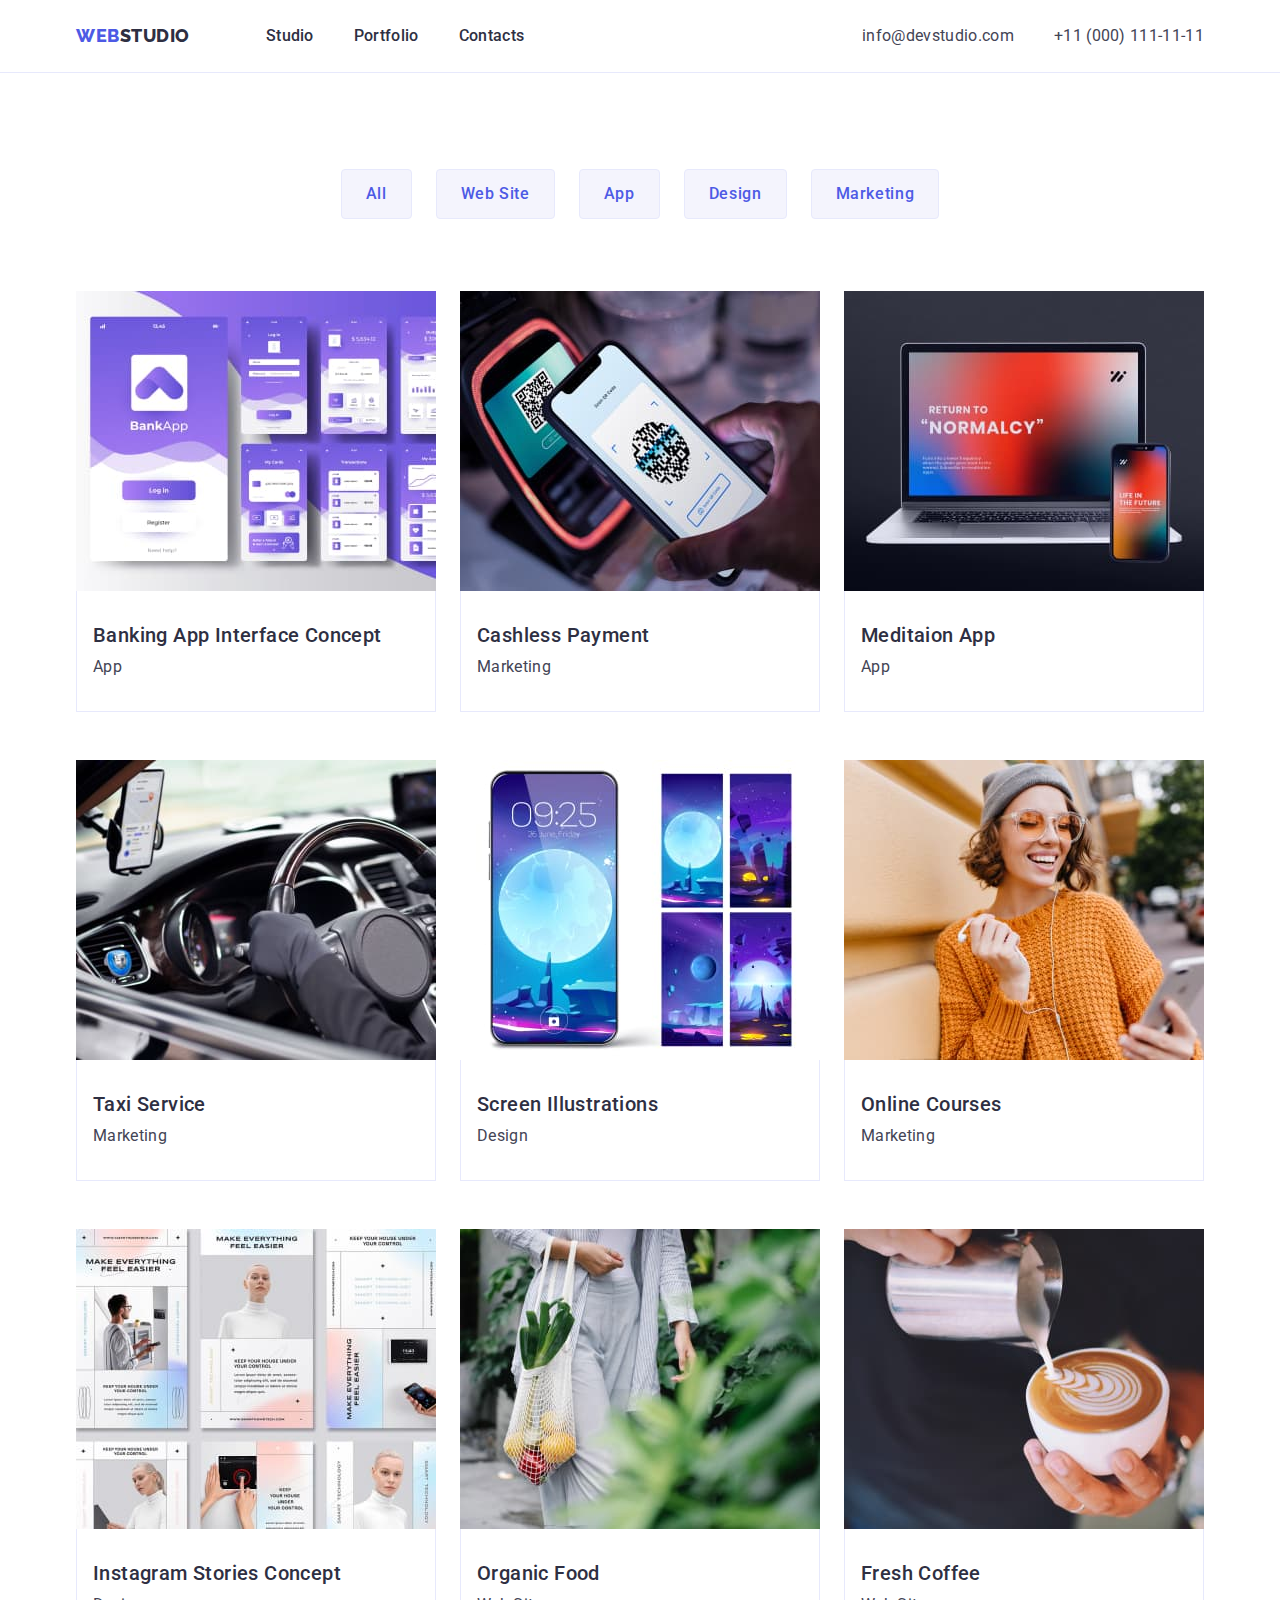
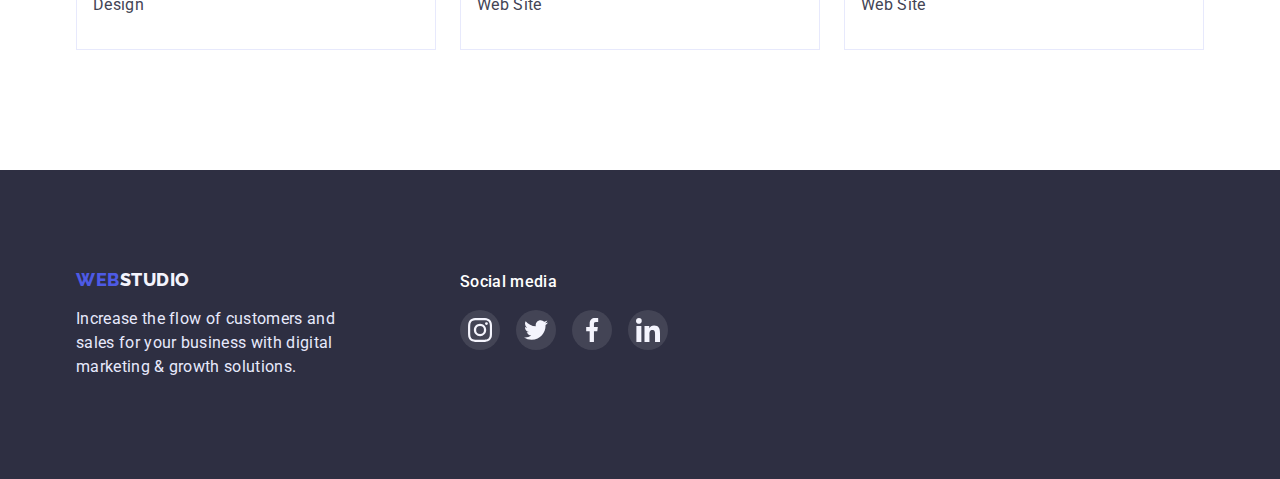
==== portfolio.html @ c95f48b3 "Initial commit" ====
<!DOCTYPE html>
<html lang="en">
  <head>
    <meta charset="UTF-8" />
    <meta http-equiv="X-UA-Compatible" content="IE=edge" />
    <meta name="viewport" content="width=device-width, initial-scale=1.0" />
    <title>WebStudio</title>
    <link rel="preconnect" href="https://fonts.googleapis.com" />
    <link rel="preconnect" href="https://fonts.gstatic.com" crossorigin />
    <link
      href="https://fonts.googleapis.com/css2?family=Raleway:wght@800&family=Roboto:wght@400;500;700;900&display=swap"
      rel="stylesheet"
    />
    <link
      rel="stylesheet"
      href="https://cdn.jsdelivr.net/npm/modern-normalize@1.1.0/modern-normalize.min.css"
    />
    <link rel="stylesheet" href="./css/styles.css" />
  </head>
  <body>
    <!-- Top line -->
    <header class="header">
      <div class="container header-container">
        <nav class="header-nav">
          <a class="link-logo" href="./index.html">
            <span class="header-logo">Web</span>Studio</a
          >
          <ul class="menu list">
            <li class="menu-item">
              <a class="list-item link" href="">Studio</a>
            </li>
            <li class="menu-item">
              <a class="list-item link" href="./portfolio.html">Portfolio</a>
            </li>
            <li class="menu-item">
              <a class="list-item link" href="">Contacts</a>
            </li>
          </ul>
        </nav>
        <address class="address">
          <ul class="menu list">
            <li class="contact-item">
              <a class="contact-list link" href="mailto:info@devstudio.com"
                >info@devstudio.com</a
              >
            </li>
            <li class="contact-item">
              <a class="contact-list link" href="tel:+110001111111"
                >+11 (000) 111-11-11</a
              >
            </li>
          </ul>
        </address>
      </div>
    </header>
    <main>
      <!-- Projects -->
      <section class="projects section">
        <div class="container projects-container">
          <h1 class="visually-hidden">Projects</h1>
          <ul class="button-list list">
            <li class="button-menu">
              <button class="button-portfolio" type="button">All</button>
            </li>
            <li class="button-menu">
              <button class="button-portfolio" type="button">Web Site</button>
            </li>
            <li class="button-menu">
              <button class="button-portfolio" type="button">App</button>
            </li>
            <li class="button-menu">
              <button class="button-portfolio" type="button">Design</button>
            </li>
            <li class="button-menu">
              <button class="button-portfolio" type="button">Marketing</button>
            </li>
          </ul>
          <ul class="projects-list list">
            <li class="projects-item">
              <a class="projects-link" href="#">
                <img
                  class="projects-photo"
                  src="./images/portfolio/img-1.jpg"
                  alt="work example"
                  width="360"
                  height="300"
                />
                <div class="projects-photo-content-wrapper">
                  <h2 class="projects-name">Banking App Interface Concept</h2>
                  <p class="projects-type">App</p>
                </div>
              </a>
            </li>
            <li class="projects-item">
              <a class="projects-link" href="#">
                <img
                  class="projects-photo"
                  src="./images/portfolio/img-2.jpg"
                  alt="work example"
                  width="360"
                  height="300"
                />
                <div class="projects-photo-content-wrapper">
                  <h2 class="projects-name">Cashless Payment</h2>
                  <p class="projects-type">Marketing</p>
                </div>
              </a>
            </li>
            <li class="projects-item">
              <a class="projects-link" href="#">
                <img
                  class="projects-photo"
                  src="./images/portfolio/img-3.jpg"
                  alt="work example"
                  width="360"
                  height="300"
                />
                <div class="projects-photo-content-wrapper">
                  <h2 class="projects-name">Meditaion App</h2>
                  <p class="projects-type">App</p>
                </div>
              </a>
            </li>
            <li class="projects-item">
              <a class="projects-link" href="#">
                <img
                  class="projects-photo"
                  src="./images/portfolio/img-4.jpg"
                  alt="work example"
                  width="360"
                  height="300"
                />
                <div class="projects-photo-content-wrapper">
                  <h2 class="projects-name">Taxi Service</h2>
                  <p class="projects-type">Marketing</p>
                </div>
              </a>
            </li>
            <li class="projects-item">
              <a class="projects-link" href="#">
                <img
                  class="projects-photo"
                  src="./images/portfolio/img-5.jpg"
                  alt="work example"
                  width="360"
                  height="300"
                />
                <div class="projects-photo-content-wrapper">
                  <h2 class="projects-name">Screen Illustrations</h2>
                  <p class="projects-type">Design</p>
                </div>
              </a>
            </li>
            <li class="projects-item">
              <a class="projects-link" href="#">
                <img
                  class="projects-photo"
                  src="./images/portfolio/img-6.jpg"
                  alt="work example"
                  width="360"
                  height="300"
                />
                <div class="projects-photo-content-wrapper">
                  <h2 class="projects-name">Online Courses</h2>
                  <p class="projects-type">Marketing</p>
                </div>
              </a>
            </li>
            <li class="projects-item">
              <a class="projects-link" href="#">
                <img
                  class="projects-photo"
                  src="./images/portfolio/img-7.jpg"
                  alt="work example"
                  width="360"
                  height="300"
                />
                <div class="projects-photo-content-wrapper">
                  <h2 class="projects-name">Instagram Stories Concept</h2>
                  <p class="projects-type">Design</p>
                </div>
              </a>
            </li>
            <li class="projects-item">
              <a class="projects-link" href="#">
                <img
                  class="projects-photo"
                  src="./images/portfolio/img-8.jpg"
                  alt="work example"
                  width="360"
                  height="300"
                />
                <div class="projects-photo-content-wrapper">
                  <h2 class="projects-name">Organic Food</h2>
                  <p class="projects-type">Web Site</p>
                </div>
              </a>
            </li>
            <li class="projects-item">
              <a class="projects-link" href="#">
                <img
                  class="projects-photo"
                  src="./images/portfolio/img-9.jpg"
                  alt="work example"
                  width="360"
                  height="300"
                />
                <div class="projects-photo-content-wrapper">
                  <h2 class="projects-name">Fresh Coffee</h2>
                  <p class="projects-type">Web Site</p>
                </div>
              </a>
            </li>
          </ul>
        </div>
      </section>
    </main>
    <footer class="footer">
      <div class="container footer-container">
        <div class="footer-item-list">
          <a class="footer-logo logo" href="./index.html">
            <span class="footer-logotype">Web</span>Studio</a
          >
          <p class="footer-text logo">
            Increase the flow of customers and sales for your business with
            digital marketing & growth solutions.
          </p>
        </div>

        <div class="footer-social">
          <h3 class="footer-social-title">Social media</h3>
          <ul class="footer-social-list list">
            <li class="social-list-item">
              <a class="footer-social-list-link" href="">
                <svg class="footer-social-list-icon" width="24px" height="24px">
                  <use href="./images/symbol-defs.svg#instagram"></use>
                </svg>
              </a>
            </li>
            <li class="social-list-item">
              <a class="footer-social-list-link" href="">
                <svg class="footer-social-list-icon" width="24px" height="24px">
                  <use href="./images/symbol-defs.svg#twitter"></use>
                </svg>
              </a>
            </li>
            <li class="social-list-item">
              <a class="footer-social-list-link" href="">
                <svg class="footer-social-list-icon" width="24px" height="24px">
                  <use href="./images/symbol-defs.svg#facebook"></use>
                </svg>
              </a>
            </li>
            <li class="social-list-item">
              <a class="footer-social-list-link" href="">
                <svg class="footer-social-list-icon" width="24px" height="24px">
                  <use href="./images/symbol-defs.svg#linkedin"></use>
                </svg>
              </a>
            </li>
          </ul>
        </div>
      </div>
    </footer>
  </body>
</html>
---- css/styles.css ----
:root {
  --primary-text-color: #434455;
  --title-text-color: #2e2f42;
  --primary-white-color: #ffffff;
  --button-color: #4d5ae5;
  --accent-color: #404bbf;
}

h1,
h2,
h3,
h4,
h5,
h6,
p {
  margin-top: 0;
  margin-bottom: 0;
}
ul,
ol {
  margin-top: 0;
  margin-bottom: 0;
  padding-left: 0;
}

.container {
  width: 1158px;
  margin-left: auto;
  margin-right: auto;
  padding-left: 15px;
  padding-right: 15px;
}
.section {
  padding-top: 120px;
  padding-bottom: 120px;
}
.title {
  margin-left: auto;
  margin-right: auto;
  margin-bottom: 72px;
  font-size: 36px;
  line-height: 1.11;
  text-align: center;
  letter-spacing: 0.02em;
  color: var(--title-text-color);
}
.list {
  padding: 0;
  margin: 0;
  list-style: none;
}
img {
  display: block;
  max-width: 100%;
  height: auto;
}

body {
  background-color: var(--primary-white-color);
  color: var(--primary-text-color);
  font-family: "Roboto", sans-serif;
}

/* ======================== HIDDEN TITLE ======================= */

.visually-hidden {
  position: absolute;
  width: 1px;
  height: 1px;
  margin: -1px;
  border: 0;
  padding: 0;
  white-space: nowrap;
  clip-path: inset(100%);
  clip: rect(0 0 0 0);
  overflow: hidden;
}

/* ============================ HEADER ======================= */
.header {
  padding-top: 24px;
  padding-bottom: 24px;
  border-bottom: 1px solid #e7e9fc;
}
.header-container {
  display: flex;

  align-items: center;
}
.header-nav {
  display: flex;
  align-items: center;
}
.menu {
  display: flex;
  align-items: center;
}
.menu-item:not(:last-child) {
  margin-right: 40px;
}

.address {
  margin-left: auto;
}

.contact-item:not(:last-child) {
  margin-right: 40px;
}

.link-logo {
  margin-right: 76px;

  font-family: "Raleway", sans-serif;
  font-weight: 800;
  font-size: 18px;
  line-height: 1.3;
  letter-spacing: 0.03em;
  text-transform: uppercase;
  color: var(--title-text-color);
  text-decoration: none;
}

.header-logo {
  font-family: "Raleway", sans-serif;
  font-weight: 800;
  font-size: 18px;
  line-height: 1.3;
  letter-spacing: 0.03em;
  color: var(--button-color);
}

.menu-item:not(:last-child) {
  margin-right: 40px;
}

.list-item {
  font-weight: 500;
  font-size: 16px;
  line-height: 1.5;
  letter-spacing: 0.02em;
  color: var(--title-text-color);
  text-decoration: none;
}
.list-item:hover,
.list-item:focus {
  color: var(--accent-color);
}

.contact-list {
  font-style: normal;
  font-size: 16px;
  line-height: 1.5;
  letter-spacing: 0.02em;
  color: var(--primary-text-color);
  text-decoration: none;
}

.contact-list:hover,
.contact-list:focus {
  color: var(--accent-color);
}

/* ============================== HERO ========================= */

.hero {
  padding-top: 188px;
  padding-bottom: 188px;

  max-width: 1440px;
  margin: auto;
  background-color: var(--title-text-color);
  background-image: linear-gradient(
      rgba(46, 47, 66, 0.7),
      rgba(46, 47, 66, 0.7)
    ),
    url("../images/people-office.jpg");
  background-size: cover;
  background-position: center;
}
.hero-container {
  text-align: center;
}

.hero-title {
  max-width: 496px;
  margin-left: auto;
  margin-right: auto;
  margin-bottom: 48px;

  font-size: 56px;
  line-height: 1.07;
  letter-spacing: 0.02em;
  color: var(--primary-white-color);
}

.modal-btn {
  padding: 16px 32px;
  border: 1px solid var(--button-color);
  box-shadow: 0px 4px 4px rgba(0, 0, 0, 0.15);
  border-radius: 4px;

  font-family: inherit;
  font-weight: 500;
  font-size: 16px;
  line-height: 1.5;
  letter-spacing: 0.04em;
  background: var(--button-color);
  color: var(--primary-white-color);
  cursor: pointer;
}

.modal-btn:hover,
.modal-btn:focus {
  background-color: var(--accent-color);
}

/* =========================== ABOUT US ========================= */
.description {
  padding-bottom: 0;
}

.description-list {
  display: flex;
}
.description-menu::before {
  display: block;
  content: "";
  height: 112px;
  border-radius: 4px;
  background-size: 64px;
  background-repeat: no-repeat;
  background-position: center;
  background-color: #f4f4fd;
  margin-bottom: 8px;
}

.description-menu.icon-antenna::before {
  background-image: url("../images/about-us/antenna.svg");
}
.description-menu.icon-clock::before {
  background-image: url("../images/about-us/clock.svg");
}
.description-menu.icon-diagram::before {
  background-image: url("../images/about-us/diagram.svg");
}
.description-menu.icon-astronaut::before {
  background-image: url("../images/about-us/astronaut.svg");
}
.description-menu:not(:last-child) {
  margin-right: 24px;
}
.description-title-list {
  margin-bottom: 8px;
  font-weight: 500;
  font-size: 20px;
  line-height: 1.2;
  letter-spacing: 0.02em;
  color: var(--title-text-color);
}

.description-text {
  max-width: 264px;
  font-size: 16px;
  line-height: 1.5;
  letter-spacing: 0.02em;
}

/* ======================== WHAT ARE WE DOING =================== */

.works-container {
  text-align: center;
}
.menu-list {
  display: flex;
  gap: 24px;
}
.works-title {
  max-width: 323px;
}
.works-item {
  border: 1px solid #e7e9fc;
  flex-basis: calc((100%-48px) / 3);
}

/* =========================== OUR TEAM ======================= */
.team {
  background: #f4f4fd;
  margin: auto;
  background-size: cover;
  background-position: center;
}
.team-container {
  text-align: center;
}

.name-item {
  flex-basis: calc((100%-72px) / 4);
  box-shadow: 0px 1px 6px rgba(46, 47, 66, 0.08),
    0px 1px 1px rgba(46, 47, 66, 0.16), 0px 2px 1px rgba(46, 47, 66, 0.08);
  border-radius: 0px 0px 4px 4px;
}

.name-item-content-wrapper {
  max-width: 264px;
  padding: 32px 16px;
  background: var(--primary-white-color);
  border-radius: 0px 0px 4px 4px;
}

.name {
  margin-bottom: 8px;
  font-weight: 500;
  font-size: 20px;
  line-height: 1.2;
  letter-spacing: 0.02em;
  color: var(--title-text-color);
}

.position {
  margin-bottom: 8px;
  font-size: 16px;
  line-height: 1.5;
  letter-spacing: 0.02em;
}
.social-list {
  display: flex;
  justify-content: center;
  gap: 24px;
}
.social-list-link {
  display: flex;
  justify-content: center;
  align-items: center;
  width: 40px;
  height: 40px;
  border-radius: 50%;
  background-color: var(--button-color);
  fill: #f4f4fd;
}

.social-list-link:hover,
.social-list-link:focus {
  background-color: var(--accent-color);
}

/* ========================== CUSTOMERS ====================== */
.customers {
  padding-top: 109px;
}
.customers-list {
  display: flex;
  flex-direction: row;
  align-items: start;
  justify-content: center;
  gap: 24px;
}
.customers-list-link {
  padding: 16px 32px;
  display: flex;
  border-radius: 4px;
  border: 1px solid #8e8f99;
  fill: #8e8f99;
}
.customers-list-link:hover,
.customers-list-link:focus {
  fill: #404bbf;
  border: 1px solid #404bbf;
}

/* ========================== FOOTER ========================= */

.footer {
  padding-top: 100px;
  padding-bottom: 100px;
  margin: auto;
  background-color: var(--title-text-color);
  background-size: cover;
  background-position: center;
}
.footer-container {
  display: flex;
}

.footer-item-list {
  max-width: 264px;
  margin-right: 120px;
}

.footer-logo {
  display: flex;
  margin-bottom: 16px;
  font-family: "Raleway", sans-serif;
  font-weight: 800;
  font-size: 18px;
  line-height: 1.16;
  letter-spacing: 0.03em;
  text-transform: uppercase;
  color: #f4f4fd;
  text-decoration: none;
}

.footer-text {
  font-size: 16px;
  line-height: 1.5;
  letter-spacing: 0.02em;
  color: #e7e9fc;
}
.footer-logotype {
  font-family: "Raleway";
  font-weight: 800;
  font-size: 18px;
  line-height: 1.16;
  letter-spacing: 0.03em;
  text-transform: uppercase;
  color: var(--button-color);
}
.footer-social {
  max-width: 208px;
}
.footer-social-list {
  display: flex;
  gap: 16px;
}

.footer-social-title {
  margin-bottom: 16px;
  font-weight: 500;
  font-size: 16px;
  line-height: 1.5;
  letter-spacing: 0.02em;

  color: var(--primary-white-color);
}
.footer-social-list-link {
  display: flex;
  justify-content: center;
  align-items: center;
  width: 40px;
  height: 40px;
  border-radius: 50%;
  background-color: rgba(255, 255, 255, 0.1);
  fill: #f4f4fd;
}
.footer-social-list-link:hover,
.footer-social-list-link :focus {
  background-color: #31d0aa;
}

/* ========================= PORTFOLIO ========================== */
.projects {
  padding-top: 96px;
}

.button-portfolio:hover,
.button-portfolio:focus {
  background: var(--accent-color);
  border: 1px solid var(--accent-color);

  color: var(--primary-white-color);
  border-radius: 4px;
  box-shadow: 0px 3px 1px rgba(0, 0, 0, 0.1), 0px 2px 1px rgba(0, 0, 0, 0.08),
    0px 2px 2px rgba(0, 0, 0, 0.12);
}

.button-list {
  display: flex;
  justify-content: center;
  margin-bottom: 72px;
  padding: 0px;
  gap: 24px;
}
.button-portfolio {
  padding: 12px 24px;
  border: 1px solid #e7e9fc;
  border-radius: 4px;

  font-family: inherit;
  font-weight: 500;
  font-size: 16px;
  line-height: 1.5;
  letter-spacing: 0.04em;
  color: var(--button-color);
  background: #f4f4fd;
  cursor: pointer;
}
.projects-list {
  display: flex;
  flex-wrap: wrap;
  column-gap: 24px;
  row-gap: 48px;
}
.projects-link {
  text-decoration: none;
}

.projects-photo {
  flex-basis: calc((100%-48px) / 3);
}

.projects-photo-content-wrapper {
  padding: 32px 16px;
  background-color: var(--primary-white-color);
  border: 1px solid #e7e9fc;
  border-top: none;
}

.projects-name {
  margin-bottom: 8px;
  font-weight: 500;
  font-size: 20px;
  line-height: 1.2;
  letter-spacing: 0.02em;
  color: var(--title-text-color);
}

.projects-type {
  font-size: 16px;
  line-height: 1.5;
  letter-spacing: 0.02em;
  color: var(--primary-text-color);
}
.projects-item:hover,
.projects-item:focus {
  box-shadow: 0px 1px 6px rgba(46, 47, 66, 0.08),
    0px 1px 1px rgba(46, 47, 66, 0.16), 0px 2px 1px rgba(46, 47, 66, 0.08);
}
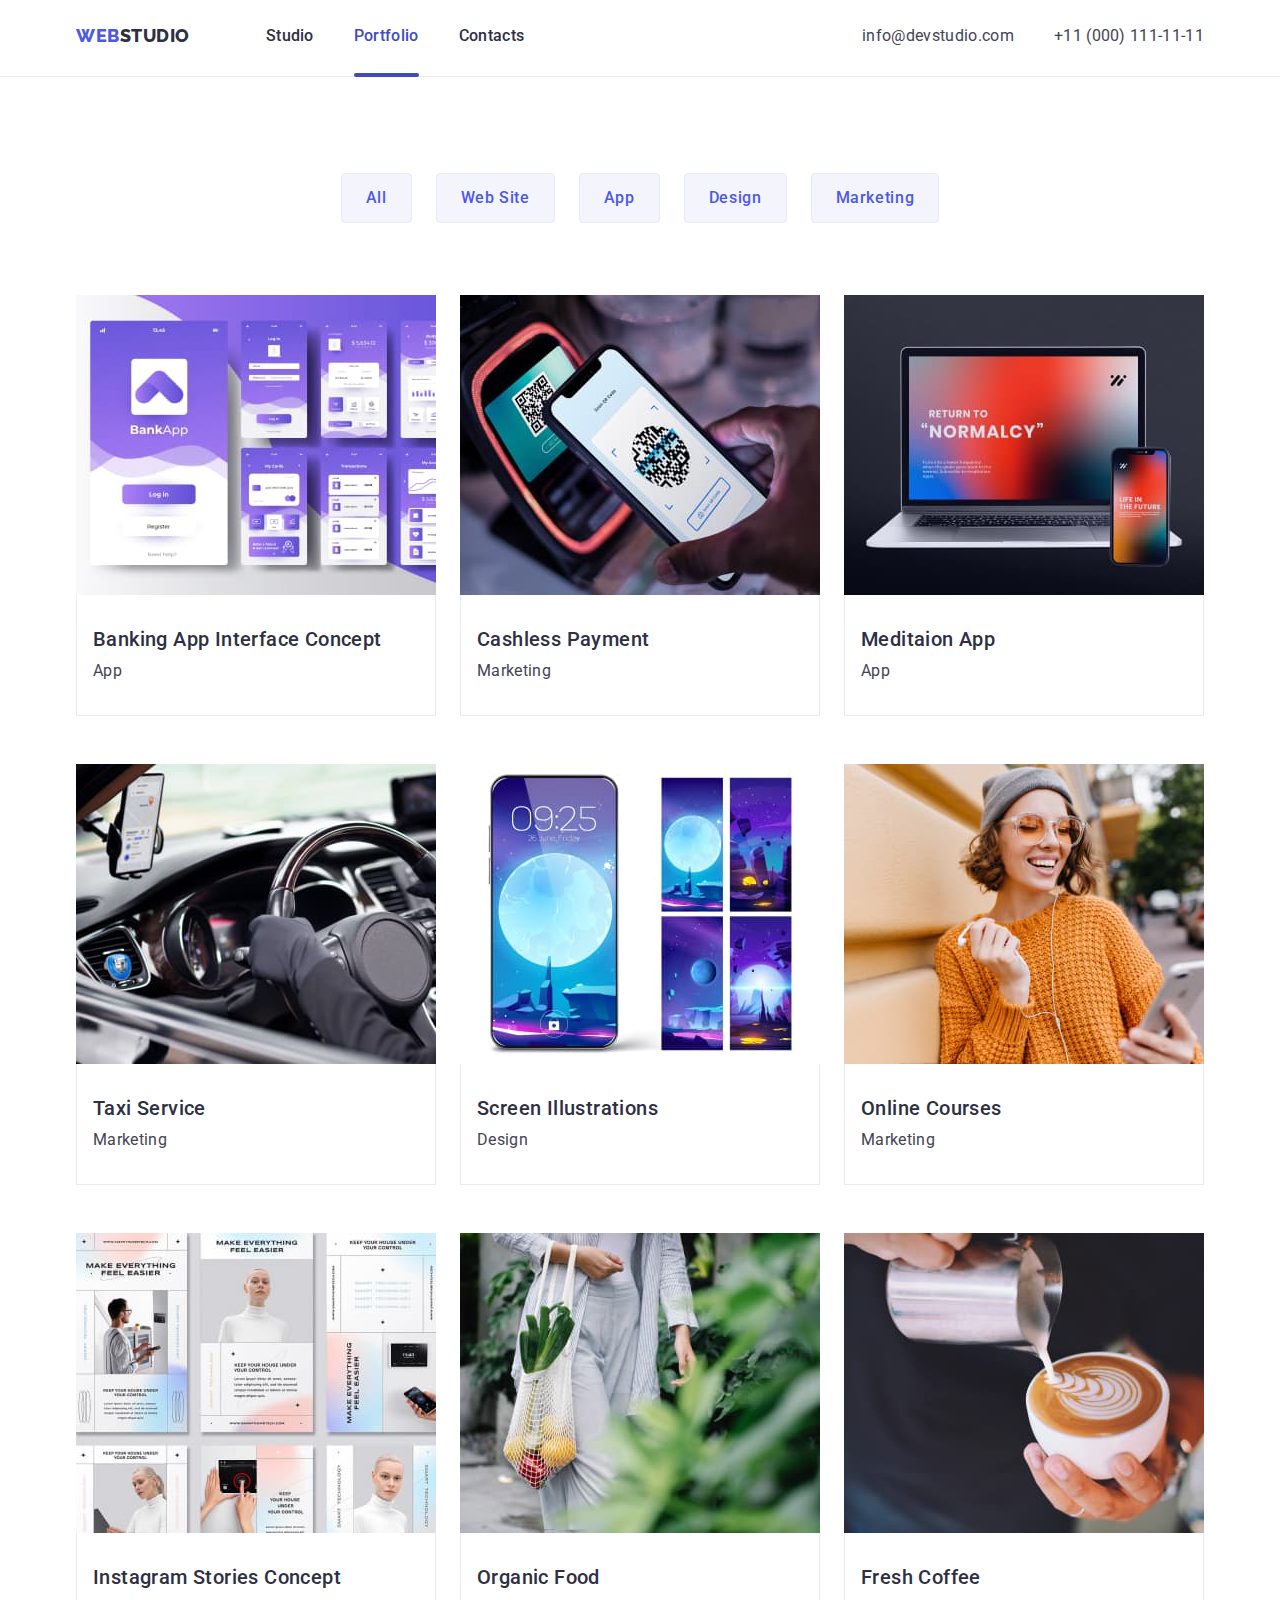
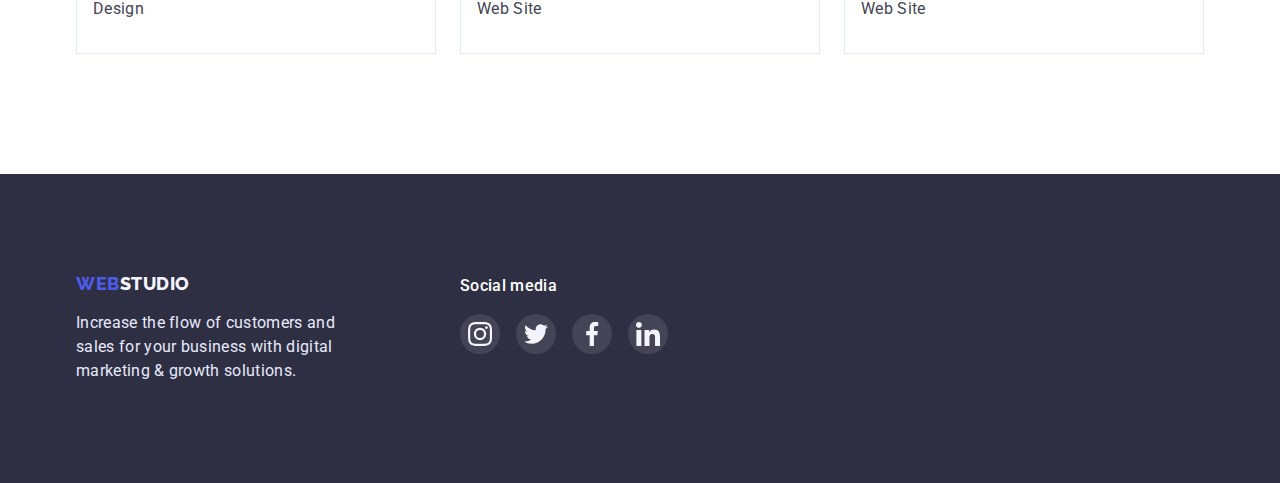
==== commit b5a1e5c3: "Зроблено переходи та модалка + js" ====
--- a/portfolio.html
+++ b/portfolio.html
@@ -27,13 +27,13 @@
           >
           <ul class="menu list">
             <li class="menu-item">
-              <a class="list-item link" href="">Studio</a>
+              <a class="list-item" href="./index.html">Studio</a>
             </li>
             <li class="menu-item">
-              <a class="list-item link" href="./portfolio.html">Portfolio</a>
+              <a class="list-item current" href="./portfolio.html">Portfolio</a>
             </li>
             <li class="menu-item">
-              <a class="list-item link" href="">Contacts</a>
+              <a class="list-item" href="">Contacts</a>
             </li>
           </ul>
         </nav>
@@ -78,13 +78,20 @@
           <ul class="projects-list list">
             <li class="projects-item">
               <a class="projects-link" href="#">
-                <img
-                  class="projects-photo"
-                  src="./images/portfolio/img-1.jpg"
-                  alt="work example"
-                  width="360"
-                  height="300"
-                />
+                <div class="projects-team-img-wrapper">
+                  <img
+                    class="projects-photo"
+                    src="./images/portfolio/img-1.jpg"
+                    alt="work example"
+                    width="360"
+                    height="300"
+                  />
+                  <p class="overlay">
+                    14 Stylish and User-Friendly App Design Concepts · Task
+                    Manager App · Calorie Tracker App · Exotic Fruit Ecommerce
+                    App · Cloud Storage App
+                  </p>
+                </div>
                 <div class="projects-photo-content-wrapper">
                   <h2 class="projects-name">Banking App Interface Concept</h2>
                   <p class="projects-type">App</p>
--- a/css/styles.css
+++ b/css/styles.css
@@ -79,7 +79,7 @@
 /* ============================ HEADER ======================= */
 .header {
   padding-top: 24px;
-  padding-bottom: 24px;
+  padding-bottom: 28px;
   border-bottom: 1px solid #e7e9fc;
 }
 .header-container {
@@ -95,6 +95,10 @@
   display: flex;
   align-items: center;
 }
+.menu-item {
+  position: relative;
+}
+
 .menu-item:not(:last-child) {
   margin-right: 40px;
 }
@@ -140,11 +144,29 @@
   letter-spacing: 0.02em;
   color: var(--title-text-color);
   text-decoration: none;
+
+  transition-property: color;
+  transition-duration: 250ms;
+  transition-timing-function: cubic-bezier(0.4, 0, 0.2, 1);
 }
 .list-item:hover,
 .list-item:focus {
   color: var(--accent-color);
 }
+.list-item.current::after {
+  position: absolute;
+  content: "";
+  left: 0;
+  bottom: -29px;
+  display: block;
+  width: 100%;
+  height: 4px;
+  background-color: var(--accent-color);
+  border-radius: 2px;
+}
+.current {
+  color: var(--accent-color);
+}
 
 .contact-list {
   font-style: normal;
@@ -153,6 +175,10 @@
   letter-spacing: 0.02em;
   color: var(--primary-text-color);
   text-decoration: none;
+
+  transition-property: color;
+  transition-duration: 250ms;
+  transition-timing-function: cubic-bezier(0.4, 0, 0.2, 1);
 }
 
 .contact-list:hover,
@@ -204,9 +230,13 @@
   font-size: 16px;
   line-height: 1.5;
   letter-spacing: 0.04em;
-  background: var(--button-color);
+  background-color: var(--button-color);
   color: var(--primary-white-color);
   cursor: pointer;
+
+  transition-property: background-color;
+  transition-duration: 250ms;
+  transition-timing-function: cubic-bezier(0.4, 0, 0.2, 1);
 }
 
 .modal-btn:hover,
@@ -336,6 +366,10 @@
   border-radius: 50%;
   background-color: var(--button-color);
   fill: #f4f4fd;
+
+  transition-property: background-color;
+  transition-duration: 250ms;
+  transition-timing-function: cubic-bezier(0.4, 0, 0.2, 1);
 }
 
 .social-list-link:hover,
@@ -360,6 +394,9 @@
   border-radius: 4px;
   border: 1px solid #8e8f99;
   fill: #8e8f99;
+
+  transition: fill 250ms cubic-bezier(0.4, 0, 0.2, 1),
+    border 250ms cubic-bezier(0.4, 0, 0.2, 1);
 }
 .customers-list-link:hover,
 .customers-list-link:focus {
@@ -440,6 +477,8 @@
   border-radius: 50%;
   background-color: rgba(255, 255, 255, 0.1);
   fill: #f4f4fd;
+
+  transition: background-color 250ms cubic-bezier(0.4, 0, 0.2, 1);
 }
 .footer-social-list-link:hover,
 .footer-social-list-link :focus {
@@ -450,10 +489,27 @@
 .projects {
   padding-top: 96px;
 }
+.button-portfolio {
+  padding: 12px 24px;
+  border: 1px solid #e7e9fc;
+  border-radius: 4px;
+
+  font-family: inherit;
+  font-weight: 500;
+  font-size: 16px;
+  line-height: 1.5;
+  letter-spacing: 0.04em;
+  color: var(--button-color);
+  background-color: #f4f4fd;
+  cursor: pointer;
+
+  transition: color 250ms cubic-bezier(0.4, 0, 0.2, 1),
+    backround-color 250ms cubic-bezier(0.4, 0, 0.2, 1);
+}
 
 .button-portfolio:hover,
 .button-portfolio:focus {
-  background: var(--accent-color);
+  background-color: var(--accent-color);
   border: 1px solid var(--accent-color);
 
   color: var(--primary-white-color);
@@ -469,20 +525,7 @@
   padding: 0px;
   gap: 24px;
 }
-.button-portfolio {
-  padding: 12px 24px;
-  border: 1px solid #e7e9fc;
-  border-radius: 4px;
-
-  font-family: inherit;
-  font-weight: 500;
-  font-size: 16px;
-  line-height: 1.5;
-  letter-spacing: 0.04em;
-  color: var(--button-color);
-  background: #f4f4fd;
-  cursor: pointer;
-}
+
 .projects-list {
   display: flex;
   flex-wrap: wrap;
@@ -490,9 +533,37 @@
   row-gap: 48px;
 }
 .projects-link {
+  display: block;
   text-decoration: none;
 }
-
+.projects-team-img-wrapper {
+  position: relative;
+  overflow: hidden;
+}
+
+.overlay {
+  position: absolute;
+  left: 0;
+  top: 0;
+  width: 100%;
+  height: 100%;
+
+  overflow: auto;
+  transform: translate(0, 100%);
+  transition: transform 250ms cubic-bezier(0.4, 0, 0.2, 1);
+
+  padding: 40px 32px;
+
+  font-size: 16px;
+  line-height: 1.5;
+  letter-spacing: 0.02em;
+  color: #f4f4fd;
+  background-color: var(--button-color);
+}
+.projects-link:hover .overlay,
+.projects-link:focus .overlay {
+  transform: translate(0, 0);
+}
 .projects-photo {
   flex-basis: calc((100%-48px) / 3);
 }
@@ -519,8 +590,67 @@
   letter-spacing: 0.02em;
   color: var(--primary-text-color);
 }
+.projects-item {
+  transition: box-shadow 250ms cubic-bezier(0.4, 0, 0.2, 1);
+}
 .projects-item:hover,
 .projects-item:focus {
   box-shadow: 0px 1px 6px rgba(46, 47, 66, 0.08),
     0px 1px 1px rgba(46, 47, 66, 0.16), 0px 2px 1px rgba(46, 47, 66, 0.08);
 }
+/* ========================= MODAL WINDOW ======================= */
+.backdrop {
+  position: fixed;
+  top: 0;
+  left: 0;
+  width: 100%;
+  height: 100%;
+  background-color: rgba(46, 47, 66, 0.4);
+
+  transition: opacity 250ms cubic-bezier(0.4, 0, 0.2, 1),
+    visibility 250ms cubic-bezier(0.4, 0, 0.2, 1);
+}
+.backdrop.is-hidden {
+  opacity: 0;
+  visibility: hidden;
+  pointer-events: none;
+}
+.modal {
+  position: absolute;
+  top: 50%;
+  left: 50%;
+  transform: translate(-50%, -50%);
+  width: 408px;
+  height: 576px;
+  background-color: #fcfcfc;
+}
+
+.modal-close-btn {
+  position: absolute;
+  top: 24px;
+  right: 24px;
+  display: flex;
+  justify-content: center;
+  align-items: center;
+  width: 30px;
+  height: 30px;
+  border-radius: 50%;
+  background-color: #e7e9fc;
+  border: 1px solid rgba(0, 0, 0, 0.1);
+  padding: 0;
+  cursor: pointer;
+
+  transition: background-color 250ms cubic-bezier(0.4, 0, 0.2, 1);
+}
+.modal-close-btn:hover,
+.modal-close-btn:focus {
+  background-color: var(--accent-color);
+}
+.modal-close-btn-icon {
+  transition: fill 250ms cubic-bezier(0.4, 0, 0.2, 1);
+}
+
+.modal-close-btn:hover .modal-close-btn-icon,
+.modal-close-btn:focus .modal-close-btn-icon {
+  fill: var(--primary-white-color);
+}
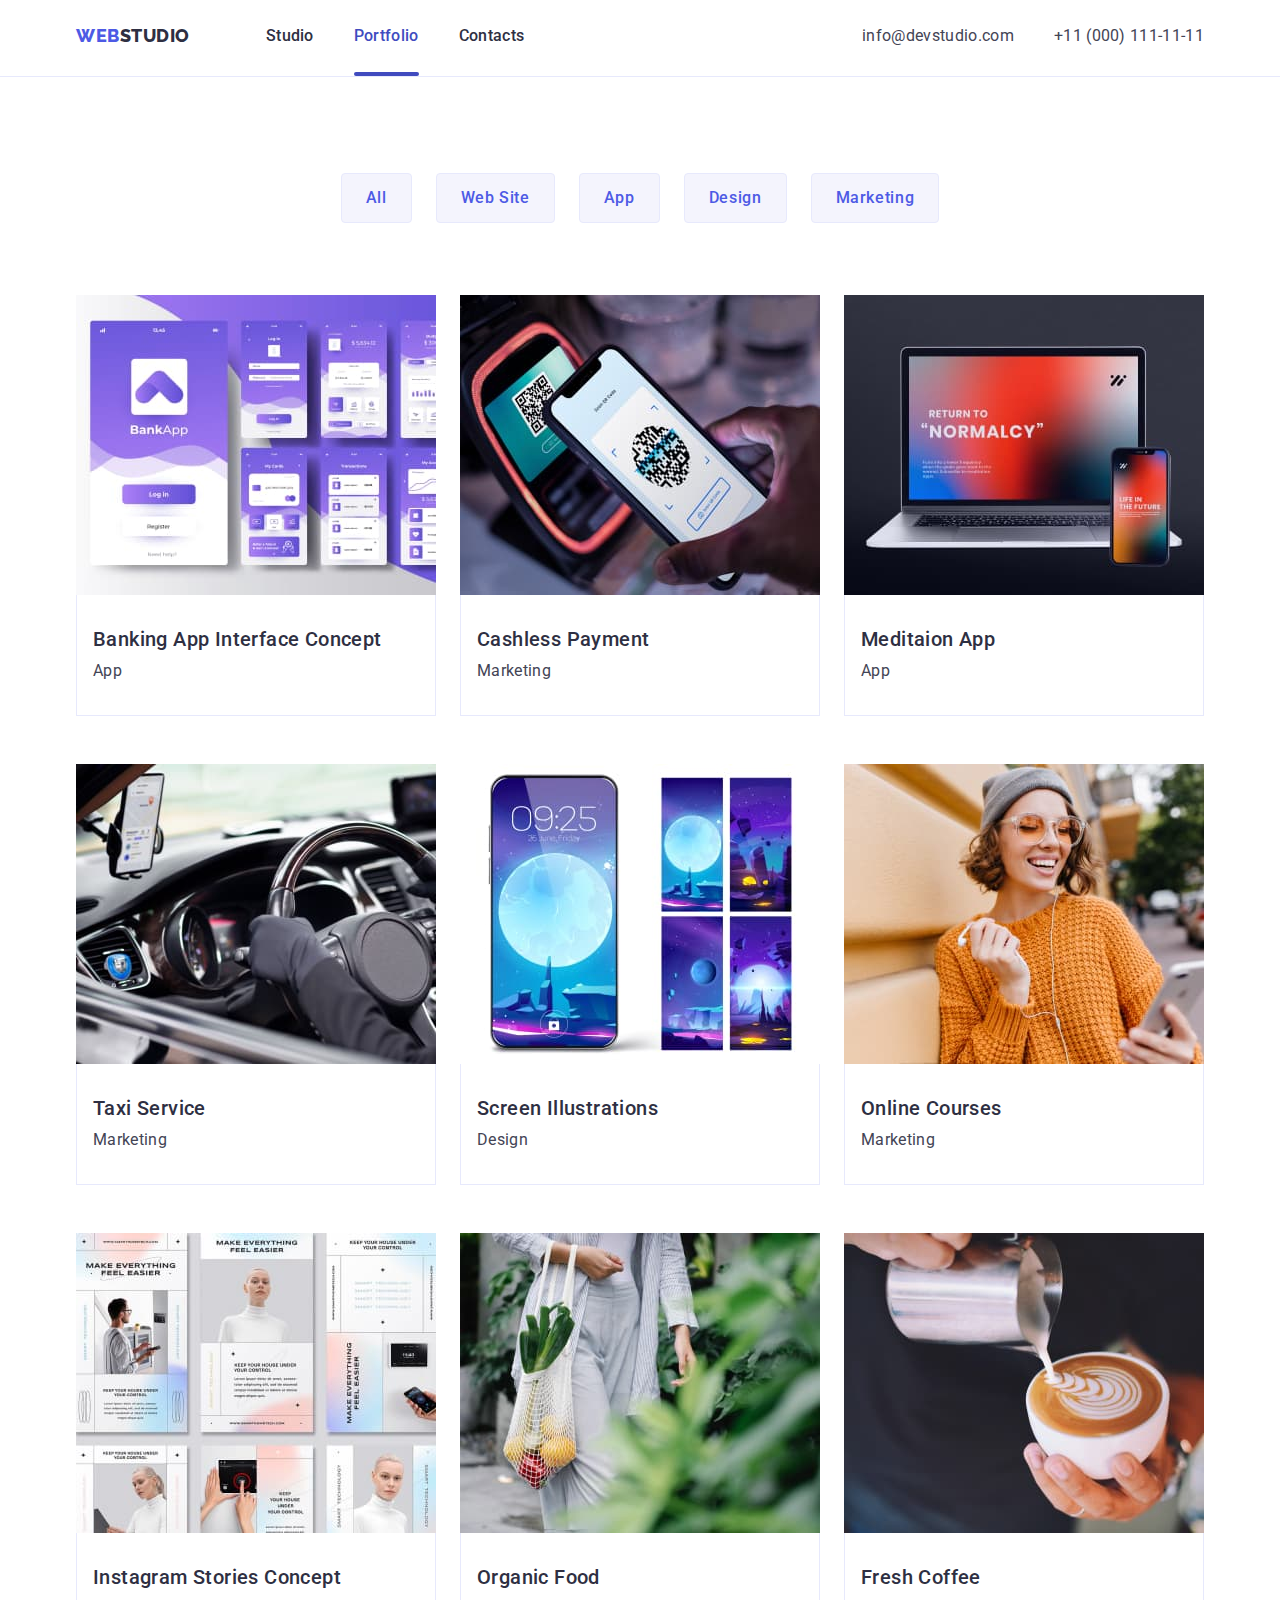
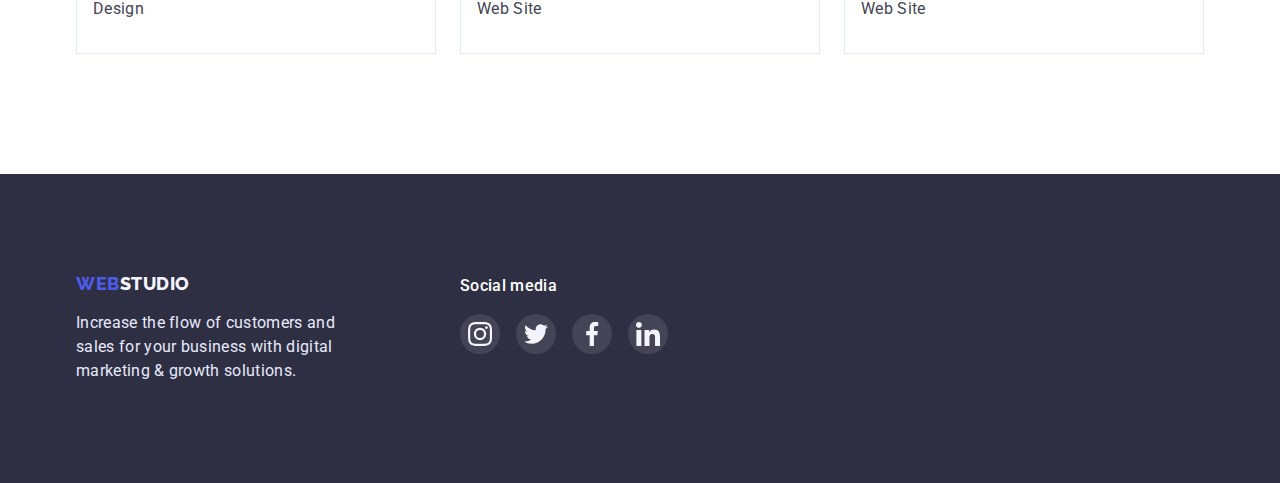
==== commit a4014edb: "Завершення ДЗ" ====
--- a/portfolio.html
+++ b/portfolio.html
@@ -100,13 +100,20 @@
             </li>
             <li class="projects-item">
               <a class="projects-link" href="#">
-                <img
-                  class="projects-photo"
-                  src="./images/portfolio/img-2.jpg"
-                  alt="work example"
-                  width="360"
-                  height="300"
-                />
+                <div class="projects-team-img-wrapper">
+                  <img
+                    class="projects-photo"
+                    src="./images/portfolio/img-2.jpg"
+                    alt="work example"
+                    width="360"
+                    height="300"
+                  />
+                  <p class="overlay">
+                    14 Stylish and User-Friendly App Design Concepts · Task
+                    Manager App · Calorie Tracker App · Exotic Fruit Ecommerce
+                    App · Cloud Storage App
+                  </p>
+                </div>
                 <div class="projects-photo-content-wrapper">
                   <h2 class="projects-name">Cashless Payment</h2>
                   <p class="projects-type">Marketing</p>
@@ -115,13 +122,21 @@
             </li>
             <li class="projects-item">
               <a class="projects-link" href="#">
-                <img
-                  class="projects-photo"
-                  src="./images/portfolio/img-3.jpg"
-                  alt="work example"
-                  width="360"
-                  height="300"
-                />
+                <div class="projects-team-img-wrapper">
+                  <img
+                    class="projects-photo"
+                    src="./images/portfolio/img-3.jpg"
+                    alt="work example"
+                    width="360"
+                    height="300"
+                  />
+                  <p class="overlay">
+                    14 Stylish and User-Friendly App Design Concepts · Task
+                    Manager App · Calorie Tracker App · Exotic Fruit Ecommerce
+                    App · Cloud Storage App
+                  </p>
+                </div>
+
                 <div class="projects-photo-content-wrapper">
                   <h2 class="projects-name">Meditaion App</h2>
                   <p class="projects-type">App</p>
@@ -130,13 +145,21 @@
             </li>
             <li class="projects-item">
               <a class="projects-link" href="#">
-                <img
-                  class="projects-photo"
-                  src="./images/portfolio/img-4.jpg"
-                  alt="work example"
-                  width="360"
-                  height="300"
-                />
+                <div class="projects-team-img-wrapper">
+                  <img
+                    class="projects-photo"
+                    src="./images/portfolio/img-4.jpg"
+                    alt="work example"
+                    width="360"
+                    height="300"
+                  />
+                  <p class="overlay">
+                    14 Stylish and User-Friendly App Design Concepts · Task
+                    Manager App · Calorie Tracker App · Exotic Fruit Ecommerce
+                    App · Cloud Storage App
+                  </p>
+                </div>
+
                 <div class="projects-photo-content-wrapper">
                   <h2 class="projects-name">Taxi Service</h2>
                   <p class="projects-type">Marketing</p>
@@ -145,13 +168,21 @@
             </li>
             <li class="projects-item">
               <a class="projects-link" href="#">
-                <img
-                  class="projects-photo"
-                  src="./images/portfolio/img-5.jpg"
-                  alt="work example"
-                  width="360"
-                  height="300"
-                />
+                <div class="projects-team-img-wrapper">
+                  <img
+                    class="projects-photo"
+                    src="./images/portfolio/img-5.jpg"
+                    alt="work example"
+                    width="360"
+                    height="300"
+                  />
+                  <p class="overlay">
+                    14 Stylish and User-Friendly App Design Concepts · Task
+                    Manager App · Calorie Tracker App · Exotic Fruit Ecommerce
+                    App · Cloud Storage App
+                  </p>
+                </div>
+
                 <div class="projects-photo-content-wrapper">
                   <h2 class="projects-name">Screen Illustrations</h2>
                   <p class="projects-type">Design</p>
@@ -160,13 +191,21 @@
             </li>
             <li class="projects-item">
               <a class="projects-link" href="#">
-                <img
-                  class="projects-photo"
-                  src="./images/portfolio/img-6.jpg"
-                  alt="work example"
-                  width="360"
-                  height="300"
-                />
+                <div class="projects-team-img-wrapper">
+                  <img
+                    class="projects-photo"
+                    src="./images/portfolio/img-6.jpg"
+                    alt="work example"
+                    width="360"
+                    height="300"
+                  />
+                  <p class="overlay">
+                    14 Stylish and User-Friendly App Design Concepts · Task
+                    Manager App · Calorie Tracker App · Exotic Fruit Ecommerce
+                    App · Cloud Storage App
+                  </p>
+                </div>
+
                 <div class="projects-photo-content-wrapper">
                   <h2 class="projects-name">Online Courses</h2>
                   <p class="projects-type">Marketing</p>
@@ -175,13 +214,21 @@
             </li>
             <li class="projects-item">
               <a class="projects-link" href="#">
-                <img
-                  class="projects-photo"
-                  src="./images/portfolio/img-7.jpg"
-                  alt="work example"
-                  width="360"
-                  height="300"
-                />
+                <div class="projects-team-img-wrapper">
+                  <img
+                    class="projects-photo"
+                    src="./images/portfolio/img-7.jpg"
+                    alt="work example"
+                    width="360"
+                    height="300"
+                  />
+                  <p class="overlay">
+                    14 Stylish and User-Friendly App Design Concepts · Task
+                    Manager App · Calorie Tracker App · Exotic Fruit Ecommerce
+                    App · Cloud Storage App
+                  </p>
+                </div>
+
                 <div class="projects-photo-content-wrapper">
                   <h2 class="projects-name">Instagram Stories Concept</h2>
                   <p class="projects-type">Design</p>
@@ -190,13 +237,21 @@
             </li>
             <li class="projects-item">
               <a class="projects-link" href="#">
-                <img
-                  class="projects-photo"
-                  src="./images/portfolio/img-8.jpg"
-                  alt="work example"
-                  width="360"
-                  height="300"
-                />
+                <div class="projects-team-img-wrapper">
+                  <img
+                    class="projects-photo"
+                    src="./images/portfolio/img-8.jpg"
+                    alt="work example"
+                    width="360"
+                    height="300"
+                  />
+                  <p class="overlay">
+                    14 Stylish and User-Friendly App Design Concepts · Task
+                    Manager App · Calorie Tracker App · Exotic Fruit Ecommerce
+                    App · Cloud Storage App
+                  </p>
+                </div>
+
                 <div class="projects-photo-content-wrapper">
                   <h2 class="projects-name">Organic Food</h2>
                   <p class="projects-type">Web Site</p>
@@ -205,13 +260,21 @@
             </li>
             <li class="projects-item">
               <a class="projects-link" href="#">
-                <img
-                  class="projects-photo"
-                  src="./images/portfolio/img-9.jpg"
-                  alt="work example"
-                  width="360"
-                  height="300"
-                />
+                <div class="projects-team-img-wrapper">
+                  <img
+                    class="projects-photo"
+                    src="./images/portfolio/img-9.jpg"
+                    alt="work example"
+                    width="360"
+                    height="300"
+                  />
+                  <p class="overlay">
+                    14 Stylish and User-Friendly App Design Concepts · Task
+                    Manager App · Calorie Tracker App · Exotic Fruit Ecommerce
+                    App · Cloud Storage App
+                  </p>
+                </div>
+
                 <div class="projects-photo-content-wrapper">
                   <h2 class="projects-name">Fresh Coffee</h2>
                   <p class="projects-type">Web Site</p>
--- a/css/styles.css
+++ b/css/styles.css
@@ -53,6 +53,9 @@
   display: block;
   max-width: 100%;
   height: auto;
+}
+button {
+  cursor: pointer;
 }
 
 body {
@@ -95,9 +98,9 @@
   display: flex;
   align-items: center;
 }
-.menu-item {
+/* .menu-item {
   position: relative;
-}
+} */
 
 .menu-item:not(:last-child) {
   margin-right: 40px;
@@ -138,6 +141,8 @@
 }
 
 .list-item {
+  position: relative;
+
   font-weight: 500;
   font-size: 16px;
   line-height: 1.5;
@@ -154,11 +159,11 @@
   color: var(--accent-color);
 }
 .list-item.current::after {
+  content: "";
+  display: block;
   position: absolute;
-  content: "";
   left: 0;
-  bottom: -29px;
-  display: block;
+  bottom: -31px;
   width: 100%;
   height: 4px;
   background-color: var(--accent-color);
@@ -232,7 +237,6 @@
   letter-spacing: 0.04em;
   background-color: var(--button-color);
   color: var(--primary-white-color);
-  cursor: pointer;
 
   transition-property: background-color;
   transition-duration: 250ms;
@@ -481,7 +485,7 @@
   transition: background-color 250ms cubic-bezier(0.4, 0, 0.2, 1);
 }
 .footer-social-list-link:hover,
-.footer-social-list-link :focus {
+.footer-social-list-link:focus {
   background-color: #31d0aa;
 }
 
@@ -501,7 +505,6 @@
   letter-spacing: 0.04em;
   color: var(--button-color);
   background-color: #f4f4fd;
-  cursor: pointer;
 
   transition: color 250ms cubic-bezier(0.4, 0, 0.2, 1),
     backround-color 250ms cubic-bezier(0.4, 0, 0.2, 1);
@@ -548,17 +551,17 @@
   width: 100%;
   height: 100%;
 
+  padding: 40px 32px;
+
+  font-size: 16px;
+  line-height: 1.5;
+  letter-spacing: 0.02em;
+  color: #f4f4fd;
+  background-color: var(--button-color);
+
   overflow: auto;
   transform: translate(0, 100%);
   transition: transform 250ms cubic-bezier(0.4, 0, 0.2, 1);
-
-  padding: 40px 32px;
-
-  font-size: 16px;
-  line-height: 1.5;
-  letter-spacing: 0.02em;
-  color: #f4f4fd;
-  background-color: var(--button-color);
 }
 .projects-link:hover .overlay,
 .projects-link:focus .overlay {
@@ -615,30 +618,41 @@
   visibility: hidden;
   pointer-events: none;
 }
+
+.backdrop.is-hidden .modal {
+  transform: translate(-50%, -50%) scale(1.2);
+}
+
 .modal {
   position: absolute;
   top: 50%;
   left: 50%;
-  transform: translate(-50%, -50%);
-  width: 408px;
-  height: 576px;
+  transform: translate(-50%, -50%) scale(1);
+
+  min-width: 408px;
+  min-height: 576px;
   background-color: #fcfcfc;
+  box-shadow: 0px 1px 1px rgba(0, 0, 0, 0.14), 0px 1px 3px rgba(0, 0, 0, 0.12),
+    0px 2px 1px rgba(0, 0, 0, 0.2);
+  border-radius: 4px;
+
+  transition: transform 250ms cubic-bezier(0.4, 0, 0.2, 1);
 }
 
 .modal-close-btn {
   position: absolute;
   top: 24px;
   right: 24px;
+
   display: flex;
   justify-content: center;
   align-items: center;
-  width: 30px;
-  height: 30px;
+  width: 24px;
+  height: 24px;
   border-radius: 50%;
   background-color: #e7e9fc;
   border: 1px solid rgba(0, 0, 0, 0.1);
   padding: 0;
-  cursor: pointer;
 
   transition: background-color 250ms cubic-bezier(0.4, 0, 0.2, 1);
 }
